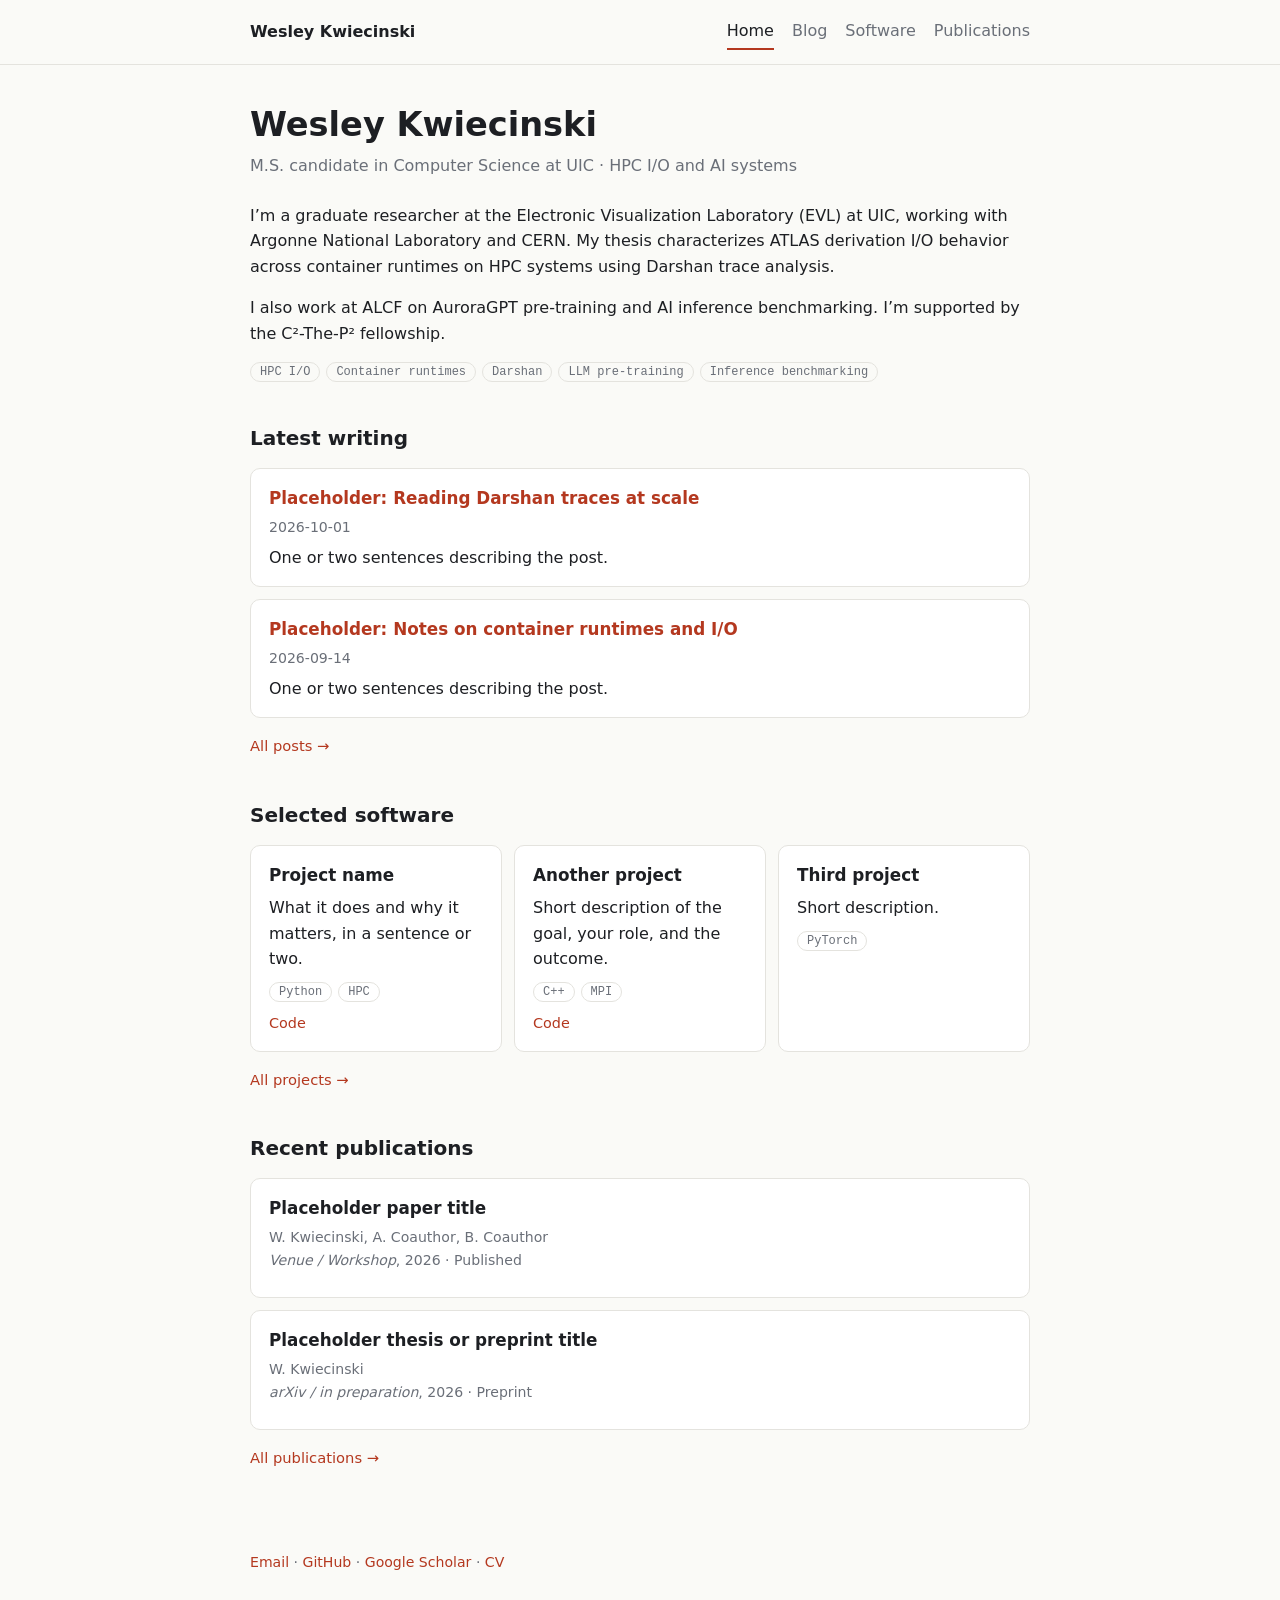
==== index.html @ c749c273 "template" ====
<!DOCTYPE html>
<html lang="en">
<head>
<meta charset="utf-8">
<meta name="viewport" content="width=device-width, initial-scale=1, viewport-fit=cover">
<title>Wesley Kwiecinski</title>
<style>
:root{--bg:#fafaf7;--surface:#fff;--text:#1d1f23;--muted:#6a6f78;--accent:#b4381f;--line:#e4e3de;--font:system-ui,-apple-system,"Segoe UI",Roboto,sans-serif;--mono:ui-monospace,"SF Mono",Menlo,Consolas,monospace;box-sizing:border-box;padding-top:env(safe-area-inset-top,0px);padding-bottom:env(safe-area-inset-bottom,0px)}
@media (prefers-color-scheme:dark){:root:not([data-theme="light"]){--bg:#14161a;--surface:#1c1f25;--text:#e8e8e4;--muted:#9096a0;--accent:#ff7a59;--line:#2c3038;color-scheme:dark}}
:root[data-theme="dark"]{--bg:#14161a;--surface:#1c1f25;--text:#e8e8e4;--muted:#9096a0;--accent:#ff7a59;--line:#2c3038;color-scheme:dark}
html{scroll-padding-top:env(safe-area-inset-top,0px)}
*{box-sizing:border-box}
body{margin:0;background:var(--bg);color:var(--text);font:16px/1.6 var(--font)}
a{color:var(--accent);text-decoration:none}a:hover{text-decoration:underline}
header{position:sticky;top:env(safe-area-inset-top,0px);background:var(--bg);border-bottom:1px solid var(--line);z-index:5}
.bar{max-width:820px;margin:0 auto;padding:14px 20px;display:flex;align-items:center;justify-content:space-between;gap:16px;flex-wrap:wrap}
.brand{font-weight:700;color:var(--text)}
nav{display:flex;gap:18px;flex-wrap:wrap}
nav a{color:var(--muted);padding:4px 0;border-bottom:2px solid transparent}
nav a:hover{color:var(--text);text-decoration:none}
nav a.on{color:var(--text);border-color:var(--accent)}
main{max-width:820px;margin:0 auto;padding:40px 20px 80px}
h1{font-size:2.1rem;line-height:1.2;margin:0 0 8px}
h2{font-size:1.25rem;margin:40px 0 14px}
.sub{color:var(--muted);margin:0 0 24px}
.card{background:var(--surface);border:1px solid var(--line);border-radius:10px;padding:16px 18px;margin-bottom:12px}
.card h3{margin:0 0 4px;font-size:1.05rem}
.card p{margin:6px 0 0}
.meta{color:var(--muted);font-size:.88rem}
.tags{display:flex;gap:6px;flex-wrap:wrap;margin-top:10px}
.tag{font:.75rem var(--mono);border:1px solid var(--line);border-radius:999px;padding:2px 9px;color:var(--muted)}
.links{display:flex;gap:14px;margin-top:10px;font-size:.9rem;flex-wrap:wrap}
.grid{display:grid;grid-template-columns:repeat(auto-fit,minmax(230px,1fr));gap:12px}
.more{display:inline-block;margin-top:4px;font-size:.92rem}
footer{max-width:820px;margin:0 auto;padding:0 20px 40px;color:var(--muted);font-size:.88rem}
</style>
</head>
<body>
<header><div class="bar">
  <a class="brand" href="#home">Wesley Kwiecinski</a>
  <nav id="nav">
    <a href="#home" data-p="home">Home</a>
    <a href="#blog" data-p="blog">Blog</a>
    <a href="#projects" data-p="projects">Software</a>
    <a href="#publications" data-p="publications">Publications</a>
  </nav>
</div></header>
<main id="view"></main>
<footer id="foot"></footer>

<script>
/* ===== EDIT THIS SECTION ===== */
const SITE = {
  name: "Wesley Kwiecinski",
  tagline: "M.S. candidate in Computer Science at UIC · HPC I/O and AI systems",
  about: [
    "I’m a graduate researcher at the Electronic Visualization Laboratory (EVL) at UIC, working with Argonne National Laboratory and CERN. My thesis characterizes ATLAS derivation I/O behavior across container runtimes on HPC systems using Darshan trace analysis.",
    "I also work at ALCF on AuroraGPT pre-training and AI inference benchmarking. I’m supported by the C²-The-P² fellowship."
  ],
  interests: ["HPC I/O", "Container runtimes", "Darshan", "LLM pre-training", "Inference benchmarking"],
  links: [
    {label: "Email", href: "mailto:you@example.com"},
    {label: "GitHub", href: "https://github.com/your-handle"},
    {label: "Google Scholar", href: "https://scholar.google.com/"},
    {label: "CV", href: "#"}
  ]
};
const POSTS = [
  {title: "Placeholder: Reading Darshan traces at scale", date: "2026-10-01", summary: "One or two sentences describing the post.", href: "#blog"},
  {title: "Placeholder: Notes on container runtimes and I/O", date: "2026-09-14", summary: "One or two sentences describing the post.", href: "#blog"}
];
const PROJECTS = [
  {name: "Project name", desc: "What it does and why it matters, in a sentence or two.", tags: ["Python", "HPC"], code: "https://github.com/your-handle/project", demo: ""},
  {name: "Another project", desc: "Short description of the goal, your role, and the outcome.", tags: ["C++", "MPI"], code: "https://github.com/your-handle/another", demo: ""},
  {name: "Third project", desc: "Short description.", tags: ["PyTorch"], code: "", demo: ""}
];
const PUBS = [
  {title: "Placeholder paper title", authors: "W. Kwiecinski, A. Coauthor, B. Coauthor", venue: "Venue / Workshop", year: 2026, pdf: "", doi: "", note: "Published"},
  {title: "Placeholder thesis or preprint title", authors: "W. Kwiecinski", venue: "arXiv / in preparation", year: 2026, pdf: "", doi: "", note: "Preprint"}
];
/* ===== END EDIT SECTION ===== */

const $ = s => document.querySelector(s);
const esc = t => String(t).replace(/[&<>"]/g, c => ({"&":"&amp;","<":"&lt;",">":"&gt;",'"':"&quot;"}[c]));
const tags = a => a && a.length ? `<div class="tags">${a.map(t=>`<span class="tag">${esc(t)}</span>`).join("")}</div>` : "";
const post = p => `<div class="card"><h3><a href="${esc(p.href)}">${esc(p.title)}</a></h3><div class="meta">${esc(p.date)}</div><p>${esc(p.summary)}</p></div>`;
const proj = p => `<div class="card"><h3>${esc(p.name)}</h3><p>${esc(p.desc)}</p>${tags(p.tags)}<div class="links">${p.code?`<a href="${esc(p.code)}">Code</a>`:""}${p.demo?`<a href="${esc(p.demo)}">Demo</a>`:""}</div></div>`;
const pub = p => `<div class="card"><h3>${esc(p.title)}</h3><div class="meta">${esc(p.authors)}</div><div class="meta"><em>${esc(p.venue)}</em>, ${esc(p.year)}${p.note?` · ${esc(p.note)}`:""}</div><div class="links">${p.pdf?`<a href="${esc(p.pdf)}">PDF</a>`:""}${p.doi?`<a href="${esc(p.doi)}">DOI</a>`:""}</div></div>`;

const PAGES = {
  home: () => `
    <h1>${esc(SITE.name)}</h1>
    <p class="sub">${esc(SITE.tagline)}</p>
    ${SITE.about.map(t=>`<p>${esc(t)}</p>`).join("")}
    ${tags(SITE.interests)}
    <h2>Latest writing</h2>${POSTS.slice(0,2).map(post).join("")}<a class="more" href="#blog">All posts →</a>
    <h2>Selected software</h2><div class="grid">${PROJECTS.slice(0,3).map(proj).join("")}</div><a class="more" href="#projects">All projects →</a>
    <h2>Recent publications</h2>${PUBS.slice(0,2).map(pub).join("")}<a class="more" href="#publications">All publications →</a>`,
  blog: () => `<h1>Blog</h1><p class="sub">Notes, write-ups, and ideas.</p>${POSTS.map(post).join("")}`,
  projects: () => `<h1>Software</h1><p class="sub">Tools and projects I’ve built.</p><div class="grid">${PROJECTS.map(proj).join("")}</div>`,
  publications: () => `<h1>Publications</h1><p class="sub">Papers, preprints, and talks.</p>${PUBS.map(pub).join("")}`
};

function route(){
  const h = (location.hash || "#home").slice(1);
  const page = PAGES[h] ? h : "home";
  $("#view").innerHTML = PAGES[page]();
  document.querySelectorAll("#nav a").forEach(a => a.classList.toggle("on", a.dataset.p === page));
  document.title = (page === "home" ? "" : page[0].toUpperCase() + page.slice(1) + " · ") + SITE.name;
  window.scrollTo(0, 0);
}
$("#foot").innerHTML = SITE.links.map(l=>`<a href="${esc(l.href)}">${esc(l.label)}</a>`).join(" · ");
window.addEventListener("hashchange", route);
route();
</script>
</body>
</html>
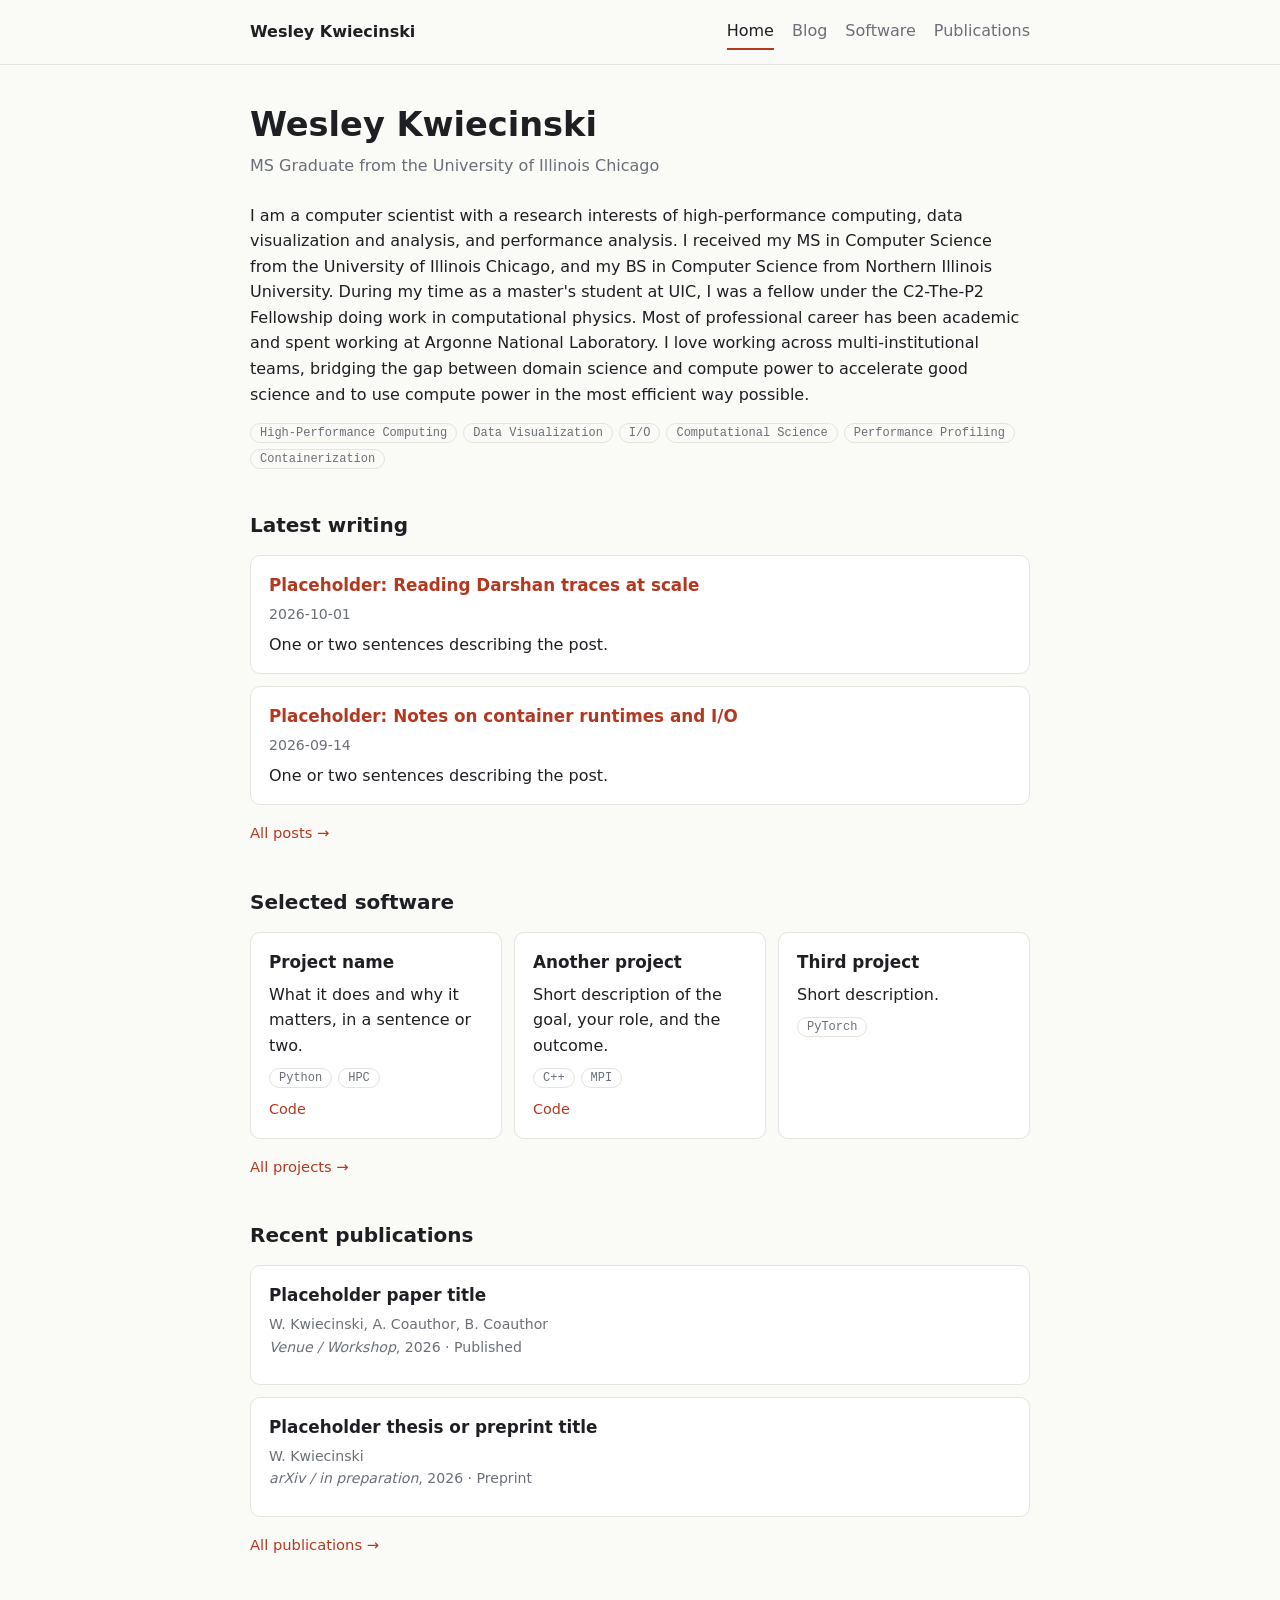
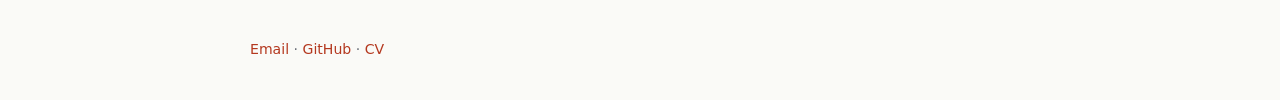
==== commit a4e06e97: "Updated description" ====
--- a/index.html
+++ b/index.html
@@ -52,16 +52,14 @@
 /* ===== EDIT THIS SECTION ===== */
 const SITE = {
   name: "Wesley Kwiecinski",
-  tagline: "M.S. candidate in Computer Science at UIC · HPC I/O and AI systems",
+  tagline: "MS Graduate from the University of Illinois Chicago",
   about: [
-    "I’m a graduate researcher at the Electronic Visualization Laboratory (EVL) at UIC, working with Argonne National Laboratory and CERN. My thesis characterizes ATLAS derivation I/O behavior across container runtimes on HPC systems using Darshan trace analysis.",
-    "I also work at ALCF on AuroraGPT pre-training and AI inference benchmarking. I’m supported by the C²-The-P² fellowship."
+    "I am a computer scientist with a research interests of high-performance computing, data visualization and analysis, and performance analysis. I received my MS in Computer Science from the University of Illinois Chicago, and my BS in Computer Science from Northern Illinois University. During my time as a master's student at UIC, I was a fellow under the C2-The-P2 Fellowship doing work in computational physics. Most of professional career has been academic and spent working at Argonne National Laboratory. I love working across multi-institutional teams, bridging the gap between domain science and compute power to accelerate good science and to use compute power in the most efficient way possible."
   ],
-  interests: ["HPC I/O", "Container runtimes", "Darshan", "LLM pre-training", "Inference benchmarking"],
+  interests: ["High-Performance Computing", "Data Visualization", "I/O", "Computational Science", "Performance Profiling", "Containerization"],
   links: [
-    {label: "Email", href: "mailto:you@example.com"},
-    {label: "GitHub", href: "https://github.com/your-handle"},
-    {label: "Google Scholar", href: "https://scholar.google.com/"},
+    {label: "Email", href: "kwiecinskiwesley@gmail.com"},
+    {label: "GitHub", href: "https://github.com/WesKw"},
     {label: "CV", href: "#"}
   ]
 };
